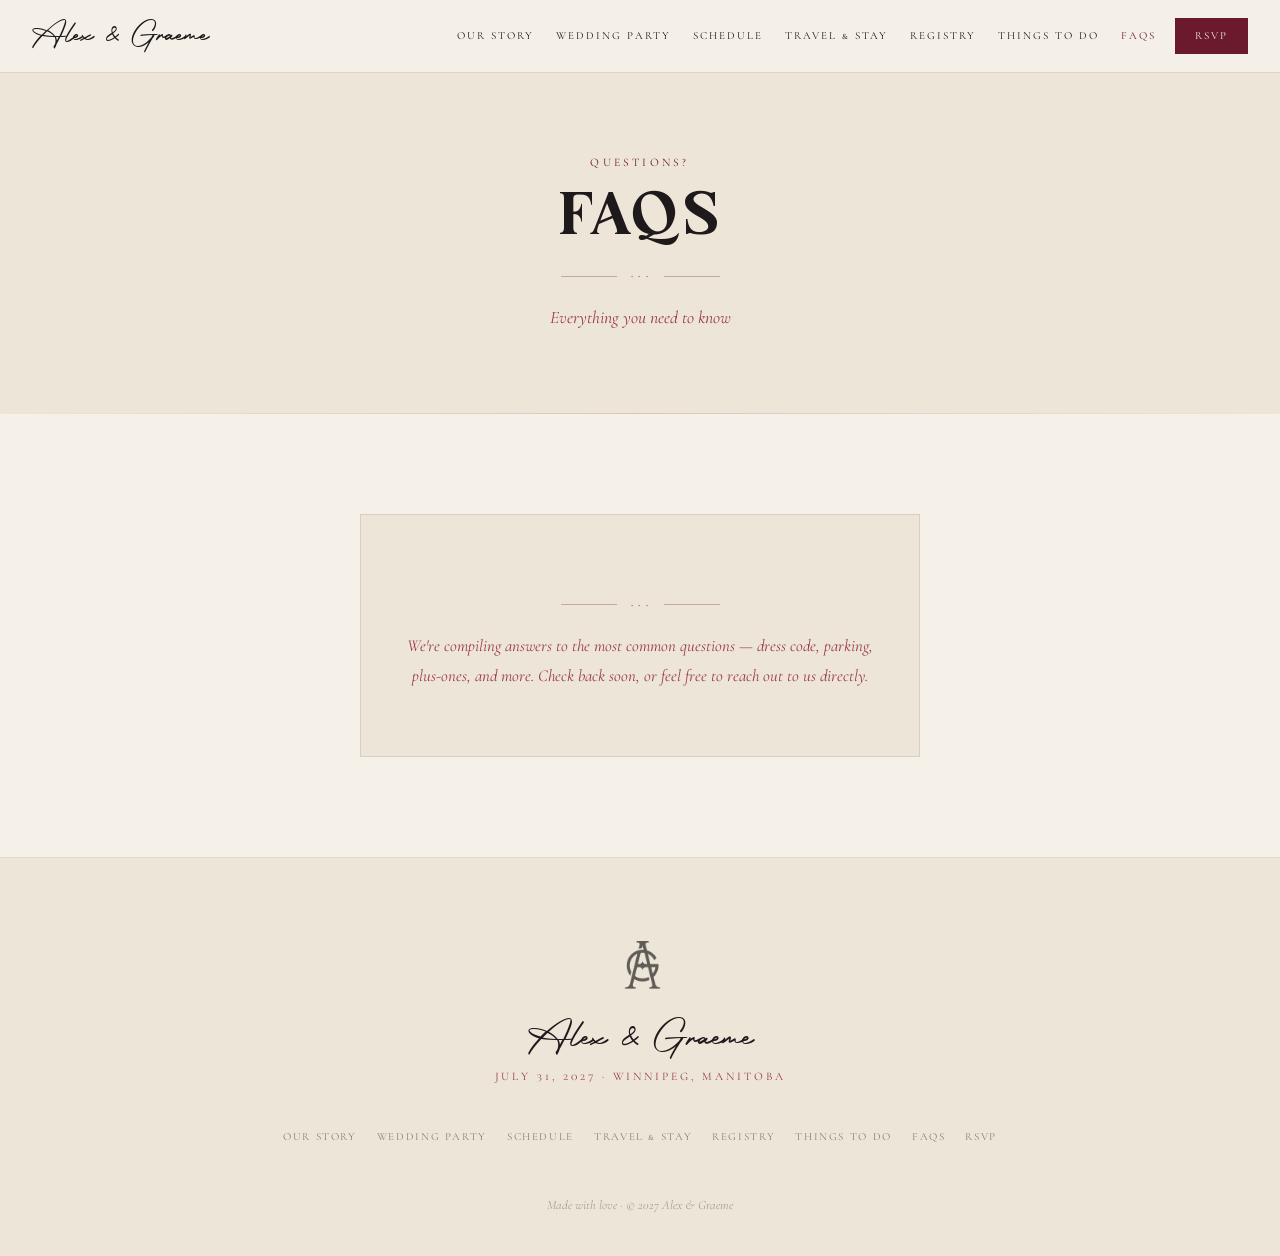
==== pages/faq.html @ aad39998 "Initial wedding website build — Alex & Graeme Full static site for alexandgraeme.com: - index.html: " ====
<!DOCTYPE html>
<html lang="en">
<head>
  <meta charset="UTF-8">
  <meta name="viewport" content="width=device-width, initial-scale=1.0">
  <meta name="description" content="Frequently asked questions about Alex and Graeme's wedding.">
  <title>FAQs — Alex &amp; Graeme · July 31, 2027</title>
  <link rel="preconnect" href="https://fonts.googleapis.com">
  <link rel="preconnect" href="https://fonts.gstatic.com" crossorigin>
  <link rel="stylesheet" href="/css/styles.css">
</head>
<body>

  <nav class="site-nav" id="site-nav">
    <div class="nav-container">
      <a href="/" class="nav-logo">Alex &amp; Graeme</a>
      <button class="nav-hamburger" aria-label="Open menu" aria-expanded="false">
        <span></span><span></span><span></span>
      </button>
      <ul class="nav-menu" role="list">
        <li><a href="/pages/our-story.html">Our Story</a></li>
        <li><a href="/pages/wedding-party.html">Wedding Party</a></li>
        <li><a href="/pages/schedule.html">Schedule</a></li>
        <li><a href="/pages/travel.html">Travel &amp; Stay</a></li>
        <li><a href="/pages/registry.html">Registry</a></li>
        <li><a href="/pages/things-to-do.html">Things To Do</a></li>
        <li><a href="/pages/faq.html">FAQs</a></li>
        <li class="nav-rsvp"><a href="/pages/rsvp.html">RSVP</a></li>
      </ul>
    </div>
  </nav>

  <section class="page-hero">
    <div class="container">
      <span class="section-eyebrow">Questions?</span>
      <h1 class="page-title">FAQs</h1>
      <div class="ornament-divider" aria-hidden="true">
        <span class="line"></span>
        <span class="gem">◆ ◆ ◆</span>
        <span class="line"></span>
      </div>
      <p class="page-subtitle">Everything you need to know</p>
    </div>
  </section>

  <section class="page-content">
    <div class="container">
      <div class="coming-soon">
        <div class="ornament-divider" aria-hidden="true">
          <span class="line"></span>
          <span class="gem">◆ ◆ ◆</span>
          <span class="line"></span>
        </div>
        <p>We're compiling answers to the most common questions &mdash; dress code, parking, plus-ones, and more. Check back soon, or feel free to reach out to us directly.</p>
      </div>
    </div>
  </section>

  <footer class="site-footer">
    <div class="container">
      <img src="/assets/icons/monogram.png" alt="A&amp;G" class="footer-monogram" width="56" height="56">
      <p class="footer-names">Alex &amp; Graeme</p>
      <p class="footer-date">July 31, 2027 &middot; Winnipeg, Manitoba</p>
      <nav class="footer-nav" aria-label="Footer navigation">
        <a href="/pages/our-story.html">Our Story</a>
        <a href="/pages/wedding-party.html">Wedding Party</a>
        <a href="/pages/schedule.html">Schedule</a>
        <a href="/pages/travel.html">Travel &amp; Stay</a>
        <a href="/pages/registry.html">Registry</a>
        <a href="/pages/things-to-do.html">Things To Do</a>
        <a href="/pages/faq.html">FAQs</a>
        <a href="/pages/rsvp.html">RSVP</a>
      </nav>
      <p class="footer-copy">Made with love &middot; &copy; 2027 Alex &amp; Graeme</p>
    </div>
  </footer>

  <script src="/js/nav.js"></script>

</body>
</html>
---- css/styles.css ----
/* =============================================================
   GLOBAL STYLES — Alex & Graeme Wedding
   alexandgraeme.com
   ============================================================= */

@import url('https://fonts.googleapis.com/css2?family=Cormorant+Garamond:ital,wght@0,300;0,400;0,600;1,300;1,400&family=Cormorant+SC:wght@300;400;600&display=swap');

@font-face {
  font-family: 'Motterdam';
  src: url('../assets/fonts/Motterdam.ttf') format('truetype');
  font-weight: normal;
  font-style: normal;
  font-display: swap;
}

@font-face {
  font-family: 'Strong2';
  src: url('../assets/fonts/Strong 2.ttf') format('truetype');
  font-weight: normal;
  font-style: normal;
  font-display: swap;
}

/* =============================================
   VARIABLES
   ============================================= */

:root {
  --burgundy:    #6B1A2B;
  --crimson:     #8B1A2E;
  --wine:        #9B3A4A;
  --forest-sage: #4A5E3A;
  --light-sage:  #7A9165;
  --ivory:       #F5F0E8;
  --warm-cream:  #EDE5D8;
  --dusty-rose:  #C4848A;
  --charcoal:    #1E1A1B;

  --font-script:  'Motterdam', cursive;
  --font-display: 'Strong2', serif;
  --font-body:    'Cormorant Garamond', Georgia, serif;
  --font-sc:      'Cormorant SC', Georgia, serif;

  --nav-height:    72px;
  --container-max: 1100px;
  --section-pad:   100px;
}

/* =============================================
   RESET & BASE
   ============================================= */

*, *::before, *::after {
  box-sizing: border-box;
  margin: 0;
  padding: 0;
}

html {
  scroll-behavior: smooth;
}

body {
  font-family: var(--font-body);
  font-size: 18px;
  line-height: 1.75;
  color: var(--charcoal);
  background-color: var(--ivory);
  -webkit-font-smoothing: antialiased;
}

img {
  max-width: 100%;
  height: auto;
  display: block;
}

a {
  color: inherit;
  text-decoration: none;
}

/* =============================================
   LAYOUT
   ============================================= */

.container {
  max-width: var(--container-max);
  margin: 0 auto;
  padding: 0 2rem;
}

/* =============================================
   TYPOGRAPHY
   ============================================= */

.section-eyebrow {
  font-family: var(--font-sc);
  font-size: 0.72rem;
  letter-spacing: 0.28em;
  text-transform: uppercase;
  color: var(--burgundy);
  margin-bottom: 0.75rem;
  display: block;
}

.section-header {
  text-align: center;
  margin-bottom: 3.5rem;
}

.section-header h2 {
  font-family: var(--font-display);
  font-size: 2.5rem;
  font-weight: normal;
  color: var(--charcoal);
  letter-spacing: 0.06em;
  text-transform: uppercase;
  line-height: 1.15;
}

/* =============================================
   BUTTONS
   ============================================= */

.btn {
  display: inline-block;
  padding: 0.8rem 2.75rem;
  font-family: var(--font-sc);
  font-size: 0.78rem;
  letter-spacing: 0.2em;
  text-transform: uppercase;
  cursor: pointer;
  transition: background-color 0.25s ease, color 0.25s ease, transform 0.25s ease;
  border: none;
  line-height: 1;
}

.btn-primary {
  background-color: var(--burgundy);
  color: var(--ivory);
}

.btn-primary:hover {
  background-color: var(--wine);
  transform: translateY(-2px);
}

.btn-primary-light {
  background-color: var(--ivory);
  color: var(--burgundy);
}

.btn-primary-light:hover {
  background-color: var(--warm-cream);
  transform: translateY(-2px);
}

.btn-outline {
  background-color: transparent;
  color: var(--burgundy);
  border: 1px solid var(--burgundy);
}

.btn-outline:hover {
  background-color: var(--burgundy);
  color: var(--ivory);
  transform: translateY(-2px);
}

/* =============================================
   ORNAMENT DIVIDER  ── ◆ ──
   ============================================= */

.ornament-divider {
  display: flex;
  align-items: center;
  justify-content: center;
  gap: 0.875rem;
  margin: 1.25rem auto;
}

.ornament-divider .line {
  width: 56px;
  height: 1px;
  background-color: var(--burgundy);
  opacity: 0.3;
}

.ornament-divider .gem {
  color: var(--burgundy);
  font-size: 0.45rem;
  opacity: 0.65;
  letter-spacing: 0.25em;
}

/* =============================================
   BOTANICAL SECTION DIVIDER
   ============================================= */

.botanical-divider {
  display: flex;
  justify-content: center;
  padding: 2.5rem 0;
}

.botanical-divider__inner {
  display: flex;
  align-items: center;
  gap: 1.25rem;
  width: 280px;
}

.botanical-divider__line {
  flex: 1;
  height: 1px;
  background: linear-gradient(90deg, transparent, var(--light-sage) 40%, var(--light-sage) 60%, transparent);
  opacity: 0.55;
}

.botanical-divider__motif {
  color: var(--light-sage);
  font-size: 1.1rem;
  line-height: 1;
}

/* =============================================
   NAVIGATION
   ============================================= */

.site-nav {
  position: fixed;
  top: 0;
  left: 0;
  right: 0;
  z-index: 1000;
  transition: background 0.35s ease, box-shadow 0.35s ease;
}

.site-nav.scrolled {
  background: rgba(245, 240, 232, 0.97);
  backdrop-filter: blur(10px);
  -webkit-backdrop-filter: blur(10px);
  box-shadow: 0 1px 0 rgba(30, 26, 27, 0.08);
}

.nav-container {
  display: flex;
  align-items: center;
  justify-content: space-between;
  height: var(--nav-height);
  padding: 0 2rem;
  max-width: 1280px;
  margin: 0 auto;
}

.nav-logo {
  font-family: var(--font-script);
  font-size: 1.75rem;
  color: var(--charcoal);
  white-space: nowrap;
  transition: color 0.2s;
  flex-shrink: 0;
}

.nav-logo:hover {
  color: var(--burgundy);
}

.nav-menu {
  display: flex;
  align-items: center;
  list-style: none;
  gap: 0;
}

.nav-menu li a {
  font-family: var(--font-sc);
  font-size: 0.68rem;
  letter-spacing: 0.18em;
  text-transform: uppercase;
  color: var(--charcoal);
  padding: 0.5rem 0.7rem;
  display: block;
  transition: color 0.2s;
  white-space: nowrap;
}

.nav-menu li a:hover,
.nav-menu li a.active {
  color: var(--burgundy);
}

.nav-menu .nav-rsvp a {
  background-color: var(--burgundy);
  color: var(--ivory);
  padding: 0.5rem 1.25rem;
  margin-left: 0.5rem;
}

.nav-menu .nav-rsvp a:hover {
  background-color: var(--wine);
  color: var(--ivory);
}

.nav-hamburger {
  display: none;
  flex-direction: column;
  gap: 5px;
  background: none;
  border: none;
  cursor: pointer;
  padding: 0.5rem;
}

.nav-hamburger span {
  display: block;
  width: 24px;
  height: 1.5px;
  background-color: var(--charcoal);
  transition: all 0.3s ease;
  transform-origin: center;
}

.nav-hamburger.active span:nth-child(1) {
  transform: translateY(6.5px) rotate(45deg);
}

.nav-hamburger.active span:nth-child(2) {
  opacity: 0;
  transform: scaleX(0);
}

.nav-hamburger.active span:nth-child(3) {
  transform: translateY(-6.5px) rotate(-45deg);
}

/* =============================================
   PAGE HERO (inner pages)
   ============================================= */

.page-hero {
  background-color: var(--warm-cream);
  padding: calc(var(--nav-height) + 5rem) 0 5rem;
  text-align: center;
  position: relative;
}

.page-hero::after {
  content: '';
  position: absolute;
  bottom: 0;
  left: 0;
  right: 0;
  height: 1px;
  background: linear-gradient(90deg, transparent, rgba(107,26,43,0.15), transparent);
}

.page-title {
  font-family: var(--font-display);
  font-size: clamp(2.25rem, 6vw, 3.75rem);
  font-weight: normal;
  color: var(--charcoal);
  letter-spacing: 0.06em;
  text-transform: uppercase;
  line-height: 1.1;
}

.page-subtitle {
  font-family: var(--font-body);
  font-style: italic;
  font-size: 1.1rem;
  color: var(--wine);
  margin-top: 0.75rem;
}

/* =============================================
   CONTENT PLACEHOLDER
   ============================================= */

.page-content {
  padding: var(--section-pad) 0;
}

.coming-soon {
  text-align: center;
  max-width: 560px;
  margin: 0 auto;
  padding: 4rem 2.5rem;
  border: 1px solid rgba(107, 26, 43, 0.12);
  background-color: var(--warm-cream);
}

.coming-soon p {
  font-style: italic;
  color: var(--wine);
  font-size: 1.05rem;
  line-height: 1.8;
}

/* =============================================
   FOOTER
   ============================================= */

.site-footer {
  background-color: var(--warm-cream);
  padding: 5rem 0 2.5rem;
  text-align: center;
  border-top: 1px solid rgba(30, 26, 27, 0.07);
}

.footer-monogram {
  width: 56px;
  margin: 0 auto 1.5rem;
  opacity: 0.6;
}

.footer-names {
  font-family: var(--font-script);
  font-size: 2.25rem;
  color: var(--charcoal);
  margin-bottom: 0.35rem;
  line-height: 1.2;
}

.footer-date {
  font-family: var(--font-sc);
  font-size: 0.72rem;
  letter-spacing: 0.25em;
  text-transform: uppercase;
  color: var(--wine);
  margin-bottom: 2.5rem;
}

.footer-nav {
  display: flex;
  flex-wrap: wrap;
  justify-content: center;
  gap: 0.25rem 1.25rem;
  margin-bottom: 3rem;
}

.footer-nav a {
  font-family: var(--font-sc);
  font-size: 0.68rem;
  letter-spacing: 0.15em;
  text-transform: uppercase;
  color: var(--charcoal);
  opacity: 0.5;
  transition: opacity 0.2s, color 0.2s;
}

.footer-nav a:hover {
  opacity: 1;
  color: var(--burgundy);
}

.footer-copy {
  font-family: var(--font-body);
  font-size: 0.8rem;
  color: var(--charcoal);
  opacity: 0.35;
  font-style: italic;
}

/* =============================================
   RESPONSIVE
   ============================================= */

@media (max-width: 960px) {
  :root {
    --section-pad: 70px;
  }

  .section-header h2 {
    font-size: 2rem;
  }

  .nav-hamburger {
    display: flex;
  }

  .nav-menu {
    display: none;
    position: absolute;
    top: var(--nav-height);
    left: 0;
    right: 0;
    background: rgba(245, 240, 232, 0.98);
    backdrop-filter: blur(12px);
    -webkit-backdrop-filter: blur(12px);
    flex-direction: column;
    align-items: stretch;
    padding: 0.75rem 0 1.5rem;
    box-shadow: 0 6px 24px rgba(30, 26, 27, 0.1);
    border-top: 1px solid rgba(30, 26, 27, 0.06);
  }

  .nav-menu.active {
    display: flex;
  }

  .nav-menu li a {
    padding: 0.875rem 2rem;
    font-size: 0.78rem;
  }

  .nav-menu .nav-rsvp a {
    margin: 0.75rem 2rem 0;
    text-align: center;
    padding: 0.875rem 1.25rem;
  }
}

@media (max-width: 600px) {
  :root {
    --section-pad: 56px;
  }

  .container {
    padding: 0 1.25rem;
  }
}
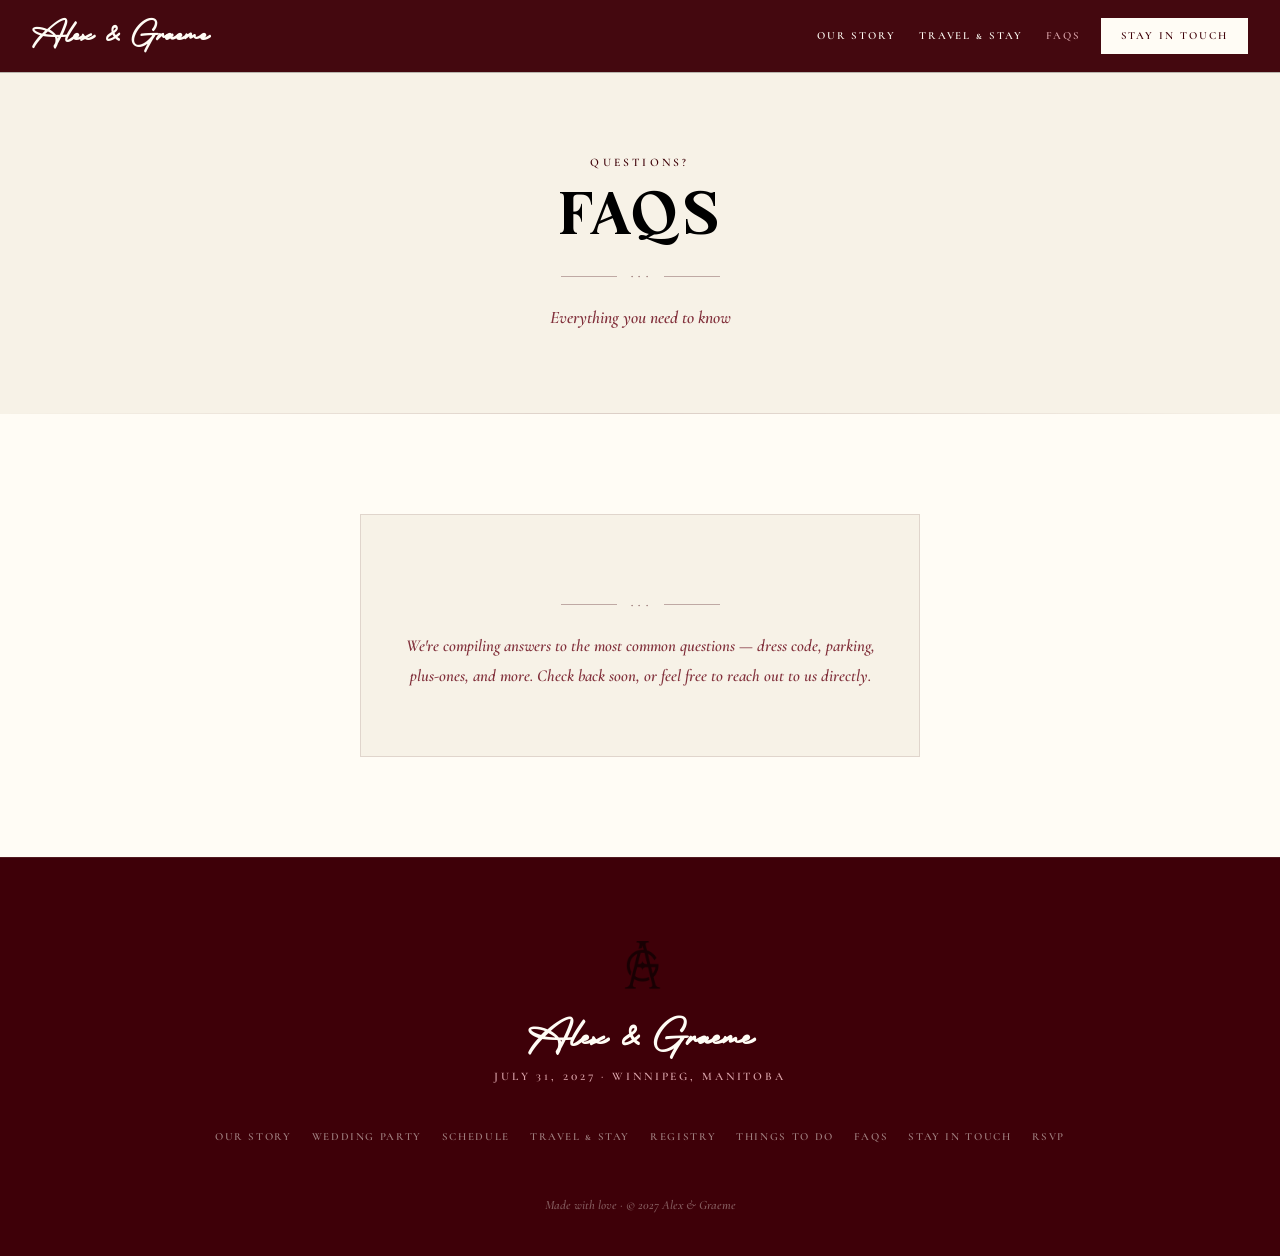
==== commit 39f5bf5c: "Homepage layout, colour scheme, navigation updates, hotel illustration, stay in touch page" ====
--- a/pages/faq.html
+++ b/pages/faq.html
@@ -19,13 +19,14 @@
       </button>
       <ul class="nav-menu" role="list">
         <li><a href="/pages/our-story.html">Our Story</a></li>
-        <li><a href="/pages/wedding-party.html">Wedding Party</a></li>
-        <li><a href="/pages/schedule.html">Schedule</a></li>
+        <!-- <li><a href="/pages/wedding-party.html">Wedding Party</a></li> -->
+        <!-- <li><a href="/pages/schedule.html">Schedule</a></li> -->
         <li><a href="/pages/travel.html">Travel &amp; Stay</a></li>
-        <li><a href="/pages/registry.html">Registry</a></li>
-        <li><a href="/pages/things-to-do.html">Things To Do</a></li>
+        <!-- <li><a href="/pages/registry.html">Registry</a></li> -->
+        <!-- <li><a href="/pages/things-to-do.html">Things To Do</a></li> -->
         <li><a href="/pages/faq.html">FAQs</a></li>
-        <li class="nav-rsvp"><a href="/pages/rsvp.html">RSVP</a></li>
+        <li class="nav-rsvp"><a href="/pages/stay-in-touch.html">Stay in Touch</a></li>
+        <!-- <li class="nav-rsvp"><a href="/pages/rsvp.html">RSVP</a></li> -->
       </ul>
     </div>
   </nav>
@@ -69,6 +70,7 @@
         <a href="/pages/registry.html">Registry</a>
         <a href="/pages/things-to-do.html">Things To Do</a>
         <a href="/pages/faq.html">FAQs</a>
+        <a href="/pages/stay-in-touch.html">Stay in Touch</a>
         <a href="/pages/rsvp.html">RSVP</a>
       </nav>
       <p class="footer-copy">Made with love &middot; &copy; 2027 Alex &amp; Graeme</p>
--- a/css/styles.css
+++ b/css/styles.css
@@ -3,7 +3,7 @@
    alexandgraeme.com
    ============================================================= */
 
-@import url('https://fonts.googleapis.com/css2?family=Cormorant+Garamond:ital,wght@0,300;0,400;0,600;1,300;1,400&family=Cormorant+SC:wght@300;400;600&display=swap');
+@import url('https://fonts.googleapis.com/css2?family=Cormorant+Garamond:ital,wght@0,300;0,400;0,600;1,300;1,400;1,600&family=Cormorant+SC:wght@300;400;600&display=swap');
 
 @font-face {
   font-family: 'Motterdam';
@@ -26,15 +26,16 @@
    ============================================= */
 
 :root {
-  --burgundy:    #6B1A2B;
-  --crimson:     #8B1A2E;
-  --wine:        #9B3A4A;
-  --forest-sage: #4A5E3A;
-  --light-sage:  #7A9165;
-  --ivory:       #F5F0E8;
-  --warm-cream:  #EDE5D8;
-  --dusty-rose:  #C4848A;
-  --charcoal:    #1E1A1B;
+  --burgundy:     #3e0008;
+  --crimson:      #82313c;
+  --wine:         #82313c;
+  --forest-green: #253b0b;
+  --forest-sage:  #576742;
+  --light-sage:   #aaba74;
+  --ivory:        #fffcf5;
+  --warm-cream:   #f7f2e7;
+  --dusty-rose:   #daa3aa;
+  --charcoal:     #000000;
 
   --font-script:  'Motterdam', cursive;
   --font-display: 'Strong2', serif;
@@ -63,6 +64,7 @@
 body {
   font-family: var(--font-body);
   font-size: 18px;
+  font-weight: 600;
   line-height: 1.75;
   color: var(--charcoal);
   background-color: var(--ivory);
@@ -97,6 +99,7 @@
 .section-eyebrow {
   font-family: var(--font-sc);
   font-size: 0.72rem;
+  font-weight: 600;
   letter-spacing: 0.28em;
   text-transform: uppercase;
   color: var(--burgundy);
@@ -128,6 +131,7 @@
   padding: 0.8rem 2.75rem;
   font-family: var(--font-sc);
   font-size: 0.78rem;
+  font-weight: 600;
   letter-spacing: 0.2em;
   text-transform: uppercase;
   cursor: pointer;
@@ -238,10 +242,23 @@
 }
 
 .site-nav.scrolled {
-  background: rgba(245, 240, 232, 0.97);
+  background: rgba(62, 0, 8, 0.97);
   backdrop-filter: blur(10px);
   -webkit-backdrop-filter: blur(10px);
-  box-shadow: 0 1px 0 rgba(30, 26, 27, 0.08);
+  box-shadow: 0 1px 0 rgba(0, 0, 0, 0.25);
+}
+
+.site-nav.scrolled .nav-logo {
+  color: var(--ivory);
+}
+
+.site-nav.scrolled .nav-menu li:not(.nav-rsvp) a {
+  color: var(--ivory);
+}
+
+.site-nav.scrolled .nav-menu li:not(.nav-rsvp) a:hover,
+.site-nav.scrolled .nav-menu li:not(.nav-rsvp) a.active {
+  color: var(--dusty-rose);
 }
 
 .nav-container {
@@ -264,7 +281,7 @@
 }
 
 .nav-logo:hover {
-  color: var(--burgundy);
+  color: var(--dusty-rose);
 }
 
 .nav-menu {
@@ -277,6 +294,7 @@
 .nav-menu li a {
   font-family: var(--font-sc);
   font-size: 0.68rem;
+  font-weight: 600;
   letter-spacing: 0.18em;
   text-transform: uppercase;
   color: var(--charcoal);
@@ -288,19 +306,19 @@
 
 .nav-menu li a:hover,
 .nav-menu li a.active {
+  color: var(--dusty-rose);
+}
+
+.nav-menu .nav-rsvp a {
+  background-color: var(--ivory);
   color: var(--burgundy);
-}
-
-.nav-menu .nav-rsvp a {
-  background-color: var(--burgundy);
-  color: var(--ivory);
   padding: 0.5rem 1.25rem;
   margin-left: 0.5rem;
 }
 
 .nav-menu .nav-rsvp a:hover {
-  background-color: var(--wine);
-  color: var(--ivory);
+  background-color: var(--warm-cream);
+  color: var(--burgundy);
 }
 
 .nav-hamburger {
@@ -317,7 +335,7 @@
   display: block;
   width: 24px;
   height: 1.5px;
-  background-color: var(--charcoal);
+  background-color: var(--ivory);
   transition: all 0.3s ease;
   transform-origin: center;
 }
@@ -353,7 +371,7 @@
   left: 0;
   right: 0;
   height: 1px;
-  background: linear-gradient(90deg, transparent, rgba(107,26,43,0.15), transparent);
+  background: linear-gradient(90deg, transparent, rgba(62,0,8,0.15), transparent);
 }
 
 .page-title {
@@ -370,6 +388,7 @@
   font-family: var(--font-body);
   font-style: italic;
   font-size: 1.1rem;
+  font-weight: 600;
   color: var(--wine);
   margin-top: 0.75rem;
 }
@@ -387,7 +406,7 @@
   max-width: 560px;
   margin: 0 auto;
   padding: 4rem 2.5rem;
-  border: 1px solid rgba(107, 26, 43, 0.12);
+  border: 1px solid rgba(62, 0, 8, 0.12);
   background-color: var(--warm-cream);
 }
 
@@ -403,10 +422,10 @@
    ============================================= */
 
 .site-footer {
-  background-color: var(--warm-cream);
+  background-color: var(--burgundy);
   padding: 5rem 0 2.5rem;
   text-align: center;
-  border-top: 1px solid rgba(30, 26, 27, 0.07);
+  border-top: 1px solid rgba(255, 252, 245, 0.1);
 }
 
 .footer-monogram {
@@ -418,7 +437,7 @@
 .footer-names {
   font-family: var(--font-script);
   font-size: 2.25rem;
-  color: var(--charcoal);
+  color: var(--ivory);
   margin-bottom: 0.35rem;
   line-height: 1.2;
 }
@@ -426,9 +445,10 @@
 .footer-date {
   font-family: var(--font-sc);
   font-size: 0.72rem;
+  font-weight: 600;
   letter-spacing: 0.25em;
   text-transform: uppercase;
-  color: var(--wine);
+  color: var(--dusty-rose);
   margin-bottom: 2.5rem;
 }
 
@@ -443,22 +463,24 @@
 .footer-nav a {
   font-family: var(--font-sc);
   font-size: 0.68rem;
+  font-weight: 600;
   letter-spacing: 0.15em;
   text-transform: uppercase;
-  color: var(--charcoal);
+  color: var(--ivory);
   opacity: 0.5;
   transition: opacity 0.2s, color 0.2s;
 }
 
 .footer-nav a:hover {
   opacity: 1;
-  color: var(--burgundy);
+  color: var(--light-sage);
 }
 
 .footer-copy {
   font-family: var(--font-body);
   font-size: 0.8rem;
-  color: var(--charcoal);
+  font-weight: 600;
+  color: var(--ivory);
   opacity: 0.35;
   font-style: italic;
 }
@@ -486,14 +508,14 @@
     top: var(--nav-height);
     left: 0;
     right: 0;
-    background: rgba(245, 240, 232, 0.98);
+    background: rgba(62, 0, 8, 0.98);
     backdrop-filter: blur(12px);
     -webkit-backdrop-filter: blur(12px);
     flex-direction: column;
     align-items: stretch;
     padding: 0.75rem 0 1.5rem;
-    box-shadow: 0 6px 24px rgba(30, 26, 27, 0.1);
-    border-top: 1px solid rgba(30, 26, 27, 0.06);
+    box-shadow: 0 6px 24px rgba(0, 0, 0, 0.25);
+    border-top: 1px solid rgba(255, 252, 245, 0.1);
   }
 
   .nav-menu.active {
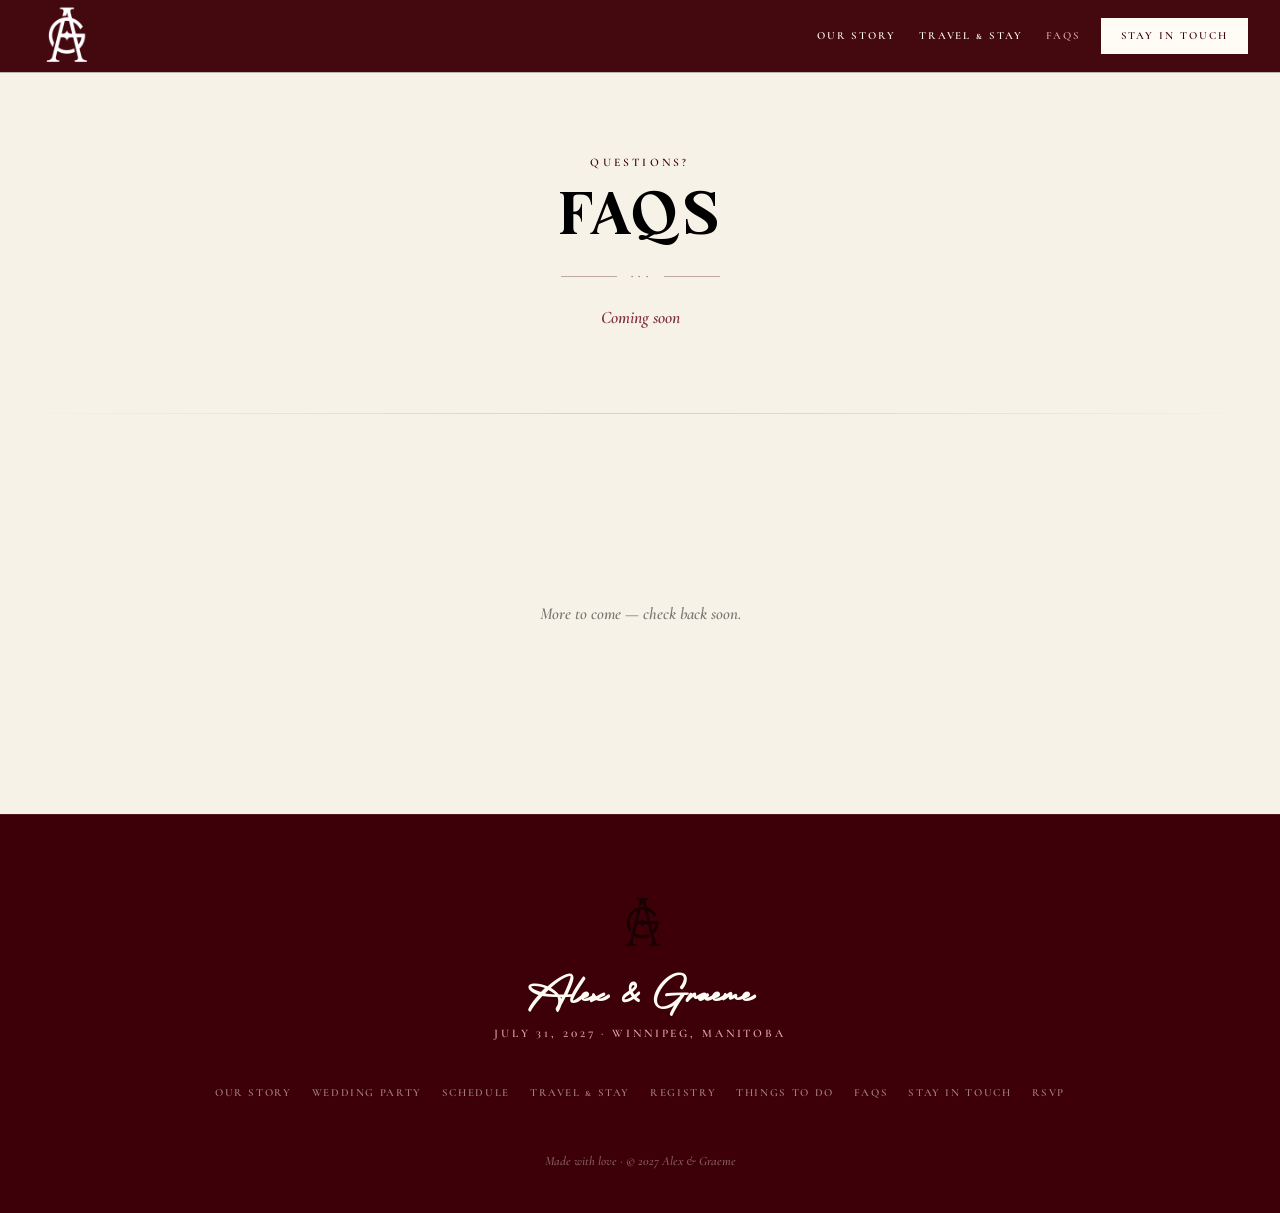
==== commit 52a611db: "Add monogram nav button, blank inner pages, FAQ content, nav styling updates" ====
--- a/pages/faq.html
+++ b/pages/faq.html
@@ -7,26 +7,50 @@
   <title>FAQs — Alex &amp; Graeme · July 31, 2027</title>
   <link rel="preconnect" href="https://fonts.googleapis.com">
   <link rel="preconnect" href="https://fonts.gstatic.com" crossorigin>
-  <link rel="stylesheet" href="/css/styles.css">
+  <link rel="stylesheet" href="../css/styles.css">
+  <style>
+    .placeholder-section {
+      padding: var(--section-pad) 0;
+      background-color: var(--warm-cream);
+      min-height: 400px;
+      display: flex;
+      align-items: center;
+      justify-content: center;
+    }
+
+    .placeholder-section p {
+      font-family: var(--font-body);
+      font-style: italic;
+      font-size: 1.05rem;
+      font-weight: 600;
+      color: var(--charcoal);
+      opacity: 0.5;
+      text-align: center;
+    }
+
+    .monogram-btn:hover {
+      filter: brightness(0) saturate(100%) invert(72%) sepia(18%) saturate(600%) hue-rotate(314deg) brightness(98%);
+    }
+  </style>
 </head>
 <body>
 
   <nav class="site-nav" id="site-nav">
     <div class="nav-container">
-      <a href="/" class="nav-logo">Alex &amp; Graeme</a>
-      <button class="nav-hamburger" aria-label="Open menu" aria-expanded="false">
+      <a href="../index.html" class="nav-home" aria-label="Home"><img src="../assets/icons/monogram.png" alt="" class="monogram-btn" style="filter: brightness(0) invert(1); transition: filter 0.2s ease;"></a>
+<button class="nav-hamburger" aria-label="Open menu" aria-expanded="false">
         <span></span><span></span><span></span>
       </button>
       <ul class="nav-menu" role="list">
-        <li><a href="/pages/our-story.html">Our Story</a></li>
-        <!-- <li><a href="/pages/wedding-party.html">Wedding Party</a></li> -->
-        <!-- <li><a href="/pages/schedule.html">Schedule</a></li> -->
-        <li><a href="/pages/travel.html">Travel &amp; Stay</a></li>
-        <!-- <li><a href="/pages/registry.html">Registry</a></li> -->
-        <!-- <li><a href="/pages/things-to-do.html">Things To Do</a></li> -->
-        <li><a href="/pages/faq.html">FAQs</a></li>
-        <li class="nav-rsvp"><a href="/pages/stay-in-touch.html">Stay in Touch</a></li>
-        <!-- <li class="nav-rsvp"><a href="/pages/rsvp.html">RSVP</a></li> -->
+        <li><a href="our-story.html">Our Story</a></li>
+        <!-- <li><a href="wedding-party.html">Wedding Party</a></li> -->
+        <!-- <li><a href="schedule.html">Schedule</a></li> -->
+        <li><a href="travel.html">Travel &amp; Stay</a></li>
+        <!-- <li><a href="registry.html">Registry</a></li> -->
+        <!-- <li><a href="things-to-do.html">Things To Do</a></li> -->
+        <li><a href="faq.html">FAQs</a></li>
+        <li class="nav-rsvp"><a href="stay-in-touch.html">Stay in Touch</a></li>
+        <!-- <li class="nav-rsvp"><a href="rsvp.html">RSVP</a></li> -->
       </ul>
     </div>
   </nav>
@@ -40,44 +64,37 @@
         <span class="gem">◆ ◆ ◆</span>
         <span class="line"></span>
       </div>
-      <p class="page-subtitle">Everything you need to know</p>
+      <p class="page-subtitle">Coming soon</p>
     </div>
   </section>
 
-  <section class="page-content">
+  <section class="placeholder-section">
     <div class="container">
-      <div class="coming-soon">
-        <div class="ornament-divider" aria-hidden="true">
-          <span class="line"></span>
-          <span class="gem">◆ ◆ ◆</span>
-          <span class="line"></span>
-        </div>
-        <p>We're compiling answers to the most common questions &mdash; dress code, parking, plus-ones, and more. Check back soon, or feel free to reach out to us directly.</p>
-      </div>
+      <p>More to come — check back soon.</p>
     </div>
   </section>
 
   <footer class="site-footer">
     <div class="container">
-      <img src="/assets/icons/monogram.png" alt="A&amp;G" class="footer-monogram" width="56" height="56">
+      <img src="../assets/icons/monogram.png" alt="A&amp;G" class="footer-monogram" width="56" height="56">
       <p class="footer-names">Alex &amp; Graeme</p>
       <p class="footer-date">July 31, 2027 &middot; Winnipeg, Manitoba</p>
       <nav class="footer-nav" aria-label="Footer navigation">
-        <a href="/pages/our-story.html">Our Story</a>
-        <a href="/pages/wedding-party.html">Wedding Party</a>
-        <a href="/pages/schedule.html">Schedule</a>
-        <a href="/pages/travel.html">Travel &amp; Stay</a>
-        <a href="/pages/registry.html">Registry</a>
-        <a href="/pages/things-to-do.html">Things To Do</a>
-        <a href="/pages/faq.html">FAQs</a>
-        <a href="/pages/stay-in-touch.html">Stay in Touch</a>
-        <a href="/pages/rsvp.html">RSVP</a>
+        <a href="our-story.html">Our Story</a>
+        <a href="wedding-party.html">Wedding Party</a>
+        <a href="schedule.html">Schedule</a>
+        <a href="travel.html">Travel &amp; Stay</a>
+        <a href="registry.html">Registry</a>
+        <a href="things-to-do.html">Things To Do</a>
+        <a href="faq.html">FAQs</a>
+        <a href="stay-in-touch.html">Stay in Touch</a>
+        <a href="rsvp.html">RSVP</a>
       </nav>
       <p class="footer-copy">Made with love &middot; &copy; 2027 Alex &amp; Graeme</p>
     </div>
   </footer>
 
-  <script src="/js/nav.js"></script>
+  <script src="../js/nav.js"></script>
 
 </body>
 </html>
--- a/css/styles.css
+++ b/css/styles.css
@@ -269,6 +269,24 @@
   padding: 0 2rem;
   max-width: 1280px;
   margin: 0 auto;
+}
+
+.nav-home {
+  display: flex;
+  align-items: center;
+  flex-shrink: 0;
+  margin-right: 0.5rem;
+  line-height: 0;
+}
+
+.nav-home img {
+  height: 64px;
+  width: auto;
+  max-width: none;
+}
+
+.monogram-btn:hover {
+  filter: brightness(0) saturate(100%) invert(38%) sepia(18%) saturate(600%) hue-rotate(63deg) brightness(85%);
 }
 
 .nav-logo {
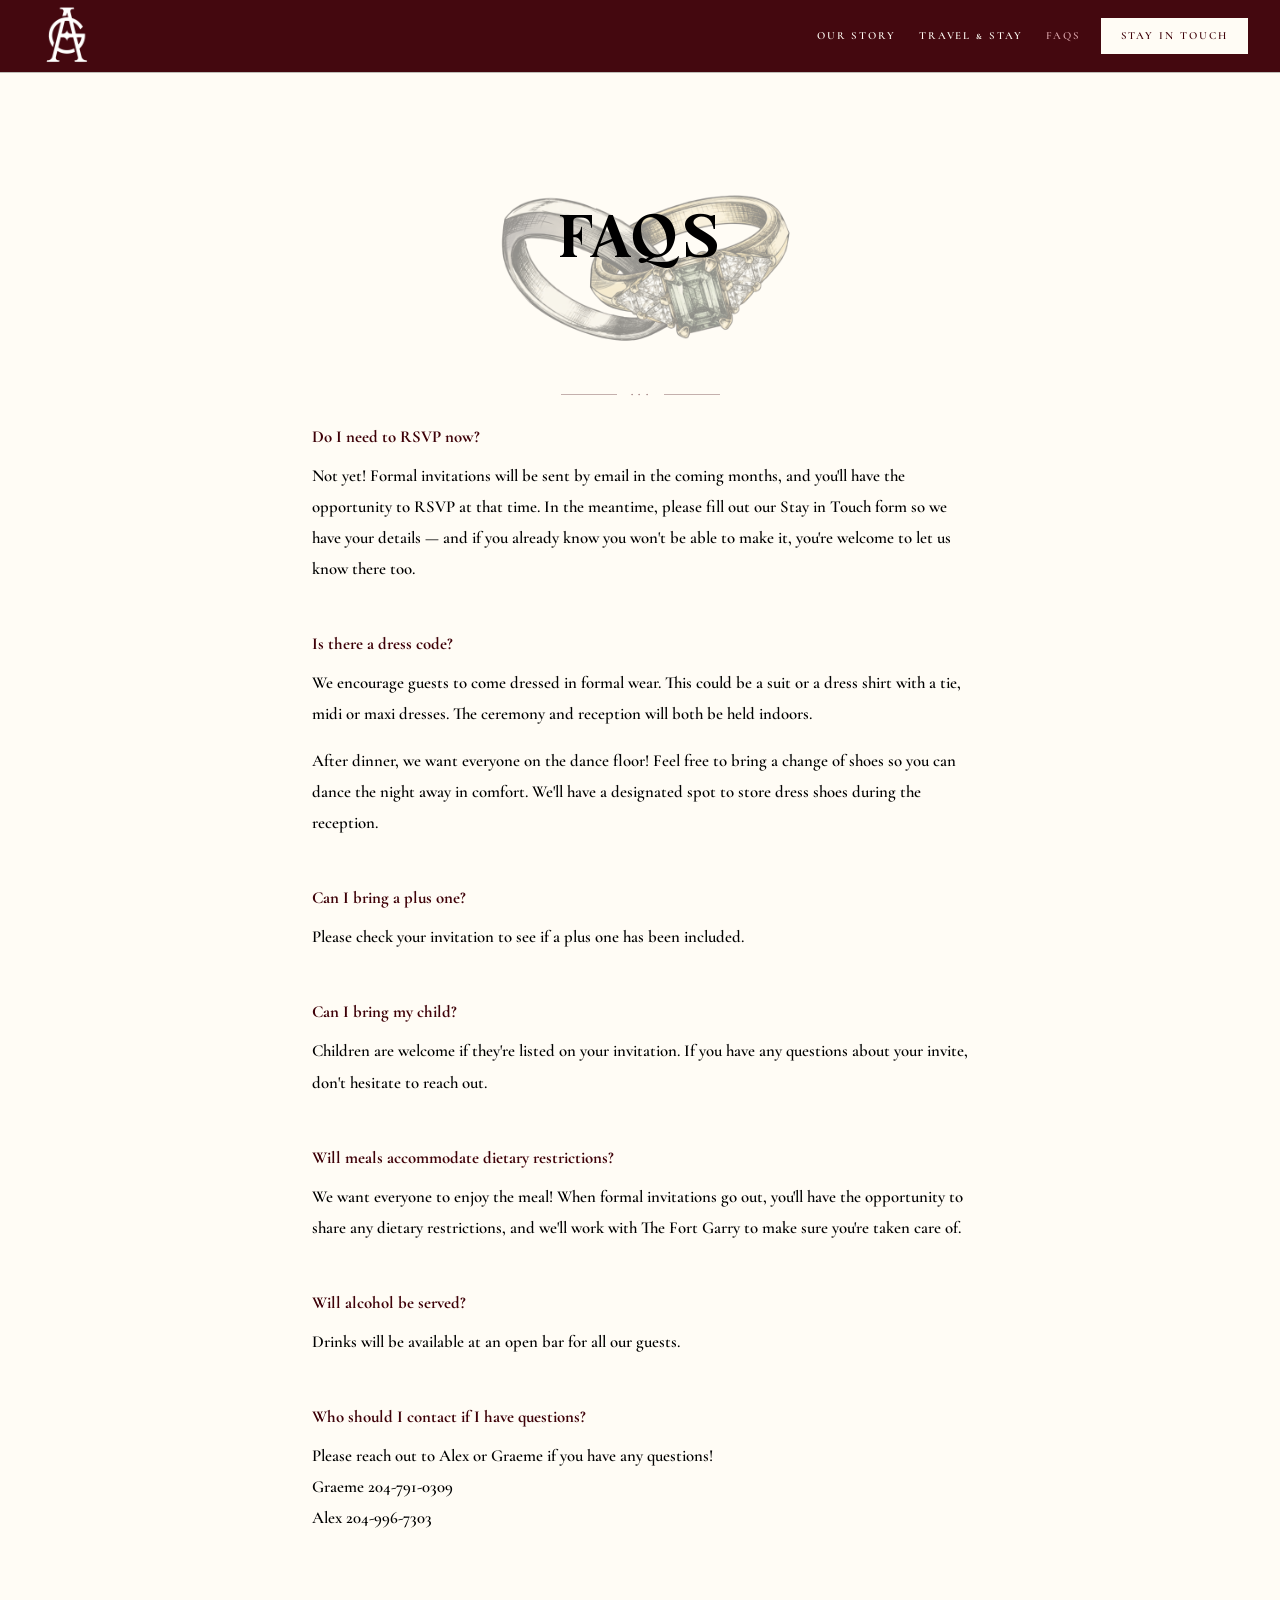
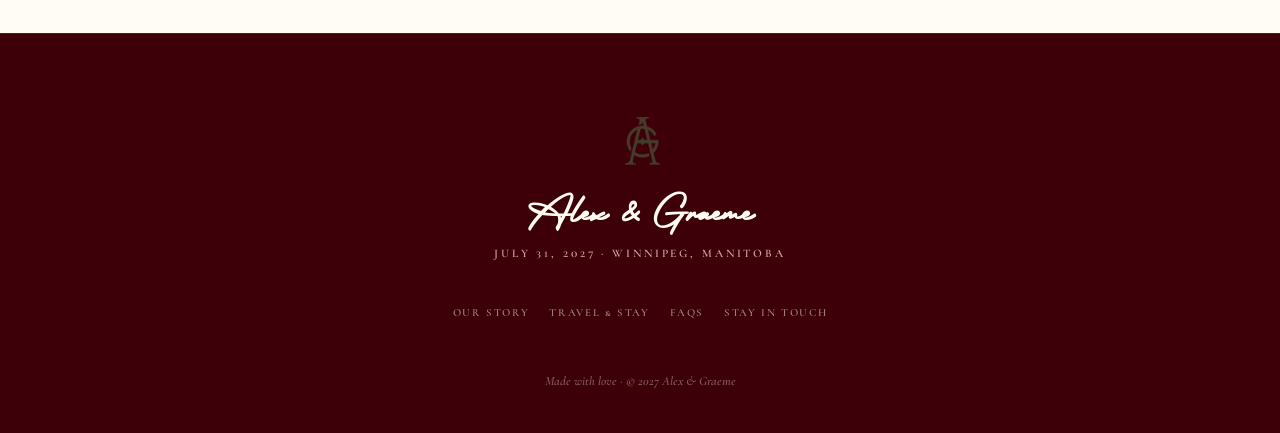
==== commit adb07328: "Our Story carousels, FAQ & Travel pages, monogram styling, footer updates, spacing fixes" ====
--- a/pages/faq.html
+++ b/pages/faq.html
@@ -9,27 +9,43 @@
   <link rel="preconnect" href="https://fonts.gstatic.com" crossorigin>
   <link rel="stylesheet" href="../css/styles.css">
   <style>
-    .placeholder-section {
-      padding: var(--section-pad) 0;
-      background-color: var(--warm-cream);
-      min-height: 400px;
+    .page-hero--faq {
+      background-color: var(--ivory);
+      padding-top: calc(var(--nav-height) + 2.5rem);
+      padding-bottom: 0;
+    }
+
+    .page-hero--faq::after {
+      display: none;
+    }
+
+    .page-hero--faq + .page-content {
+      padding-top: 0;
+    }
+
+    .hero-illustration-wrap {
+      position: relative;
+      min-height: 256px;
       display: flex;
       align-items: center;
       justify-content: center;
     }
 
-    .placeholder-section p {
-      font-family: var(--font-body);
-      font-style: italic;
-      font-size: 1.05rem;
-      font-weight: 600;
-      color: var(--charcoal);
+    .hero-illustration-wrap .hero-illustration {
+      position: absolute;
+      top: 50%;
+      left: 50%;
+      transform: translate(-50%, calc(-50% + 24px));
+      width: 320px;
+      height: auto;
       opacity: 0.5;
-      text-align: center;
+      z-index: 0;
+      pointer-events: none;
     }
 
-    .monogram-btn:hover {
-      filter: brightness(0) saturate(100%) invert(72%) sepia(18%) saturate(600%) hue-rotate(314deg) brightness(98%);
+    .hero-illustration-wrap .page-title {
+      position: relative;
+      z-index: 1;
     }
   </style>
 </head>
@@ -37,7 +53,7 @@
 
   <nav class="site-nav" id="site-nav">
     <div class="nav-container">
-      <a href="../index.html" class="nav-home" aria-label="Home"><img src="../assets/icons/monogram.png" alt="" class="monogram-btn" style="filter: brightness(0) invert(1); transition: filter 0.2s ease;"></a>
+      <a href="../index.html" class="nav-home" aria-label="Home"><img src="../assets/icons/monogram.png" alt="" class="monogram-btn"></a>
 <button class="nav-hamburger" aria-label="Open menu" aria-expanded="false">
         <span></span><span></span><span></span>
       </button>
@@ -55,41 +71,85 @@
     </div>
   </nav>
 
-  <section class="page-hero">
+  <section class="page-hero page-hero--faq">
     <div class="container">
-      <span class="section-eyebrow">Questions?</span>
-      <h1 class="page-title">FAQs</h1>
+      <div class="hero-illustration-wrap">
+        <img src="../assets/icons/ringsflipped.png" alt="" class="hero-illustration" aria-hidden="true">
+        <h1 class="page-title">FAQs</h1>
+      </div>
       <div class="ornament-divider" aria-hidden="true">
         <span class="line"></span>
         <span class="gem">◆ ◆ ◆</span>
         <span class="line"></span>
       </div>
-      <p class="page-subtitle">Coming soon</p>
     </div>
   </section>
 
-  <section class="placeholder-section">
-    <div class="container">
-      <p>More to come — check back soon.</p>
+  <section class="page-content">
+    <div class="container story-text">
+      <div class="faq-item">
+        <h3 class="faq-question">Do I need to RSVP now?</h3>
+        <p class="faq-answer">Not yet! Formal invitations will be sent by email in the coming months, and you'll have the opportunity to RSVP at that time. In the meantime, please fill out our Stay in Touch form so we have your details — and if you already know you won't be able to make it, you're welcome to let us know there too.</p>
+      </div>
+
+      <div class="faq-item">
+        <h3 class="faq-question">Is there a dress code?</h3>
+        <p class="faq-answer">We encourage guests to come dressed in formal wear. This could be a suit or a dress shirt with a tie, midi or maxi dresses. The ceremony and reception will both be held indoors.</p>
+        <p class="faq-answer">After dinner, we want everyone on the dance floor! Feel free to bring a change of shoes so you can dance the night away in comfort. We'll have a designated spot to store dress shoes during the reception.</p>
+      </div>
+
+      <div class="faq-item">
+        <h3 class="faq-question">Can I bring a plus one?</h3>
+        <p class="faq-answer">Please check your invitation to see if a plus one has been included.</p>
+      </div>
+
+      <div class="faq-item">
+        <h3 class="faq-question">Can I bring my child?</h3>
+        <p class="faq-answer">Children are welcome if they're listed on your invitation. If you have any questions about your invite, don't hesitate to reach out.</p>
+      </div>
+
+      <div class="faq-item">
+        <h3 class="faq-question">Will meals accommodate dietary restrictions?</h3>
+        <p class="faq-answer">We want everyone to enjoy the meal! When formal invitations go out, you'll have the opportunity to share any dietary restrictions, and we'll work with The Fort Garry to make sure you're taken care of.</p>
+      </div>
+
+      <div class="faq-item">
+        <h3 class="faq-question">Will alcohol be served?</h3>
+        <p class="faq-answer">Drinks will be available at an open bar for all our guests.</p>
+      </div>
+
+      <div class="faq-item">
+        <h3 class="faq-question">Who should I contact if I have questions?</h3>
+        <p class="faq-answer">Please reach out to Alex or Graeme if you have any questions!<br>Graeme 204-791-0309<br>Alex 204-996-7303</p>
+      </div>
     </div>
   </section>
 
   <footer class="site-footer">
     <div class="container">
-      <img src="../assets/icons/monogram.png" alt="A&amp;G" class="footer-monogram" width="56" height="56">
+
+      <img
+        src="../assets/icons/monogram.png"
+        alt="Alex and Graeme monogram"
+        class="footer-monogram"
+        width="56"
+        height="56"
+      >
       <p class="footer-names">Alex &amp; Graeme</p>
       <p class="footer-date">July 31, 2027 &middot; Winnipeg, Manitoba</p>
+
       <nav class="footer-nav" aria-label="Footer navigation">
         <a href="our-story.html">Our Story</a>
-        <a href="wedding-party.html">Wedding Party</a>
-        <a href="schedule.html">Schedule</a>
+        <!-- <a href="wedding-party.html">Wedding Party</a> -->
+        <!-- <a href="schedule.html">Schedule</a> -->
         <a href="travel.html">Travel &amp; Stay</a>
-        <a href="registry.html">Registry</a>
-        <a href="things-to-do.html">Things To Do</a>
+        <!-- <a href="registry.html">Registry</a> -->
+        <!-- <a href="things-to-do.html">Things To Do</a> -->
         <a href="faq.html">FAQs</a>
         <a href="stay-in-touch.html">Stay in Touch</a>
-        <a href="rsvp.html">RSVP</a>
+        <!-- <a href="rsvp.html">RSVP</a> -->
       </nav>
+
       <p class="footer-copy">Made with love &middot; &copy; 2027 Alex &amp; Graeme</p>
     </div>
   </footer>
--- a/css/styles.css
+++ b/css/styles.css
@@ -45,6 +45,7 @@
   --nav-height:    72px;
   --container-max: 1100px;
   --section-pad:   100px;
+  --carousel-items: 5;
 }
 
 /* =============================================
@@ -252,6 +253,10 @@
   color: var(--ivory);
 }
 
+.site-nav.scrolled .monogram-btn {
+  filter: brightness(0) invert(1) sepia(5%) saturate(200%) hue-rotate(10deg);
+}
+
 .site-nav.scrolled .nav-menu li:not(.nav-rsvp) a {
   color: var(--ivory);
 }
@@ -285,8 +290,9 @@
   max-width: none;
 }
 
-.monogram-btn:hover {
-  filter: brightness(0) saturate(100%) invert(38%) sepia(18%) saturate(600%) hue-rotate(63deg) brightness(85%);
+.monogram-btn {
+  filter: brightness(0);
+  transition: filter 0.3s ease;
 }
 
 .nav-logo {
@@ -436,6 +442,222 @@
 }
 
 /* =============================================
+   PHOTO CAROUSEL
+   ============================================= */
+
+.photo-carousel-section {
+  padding: var(--section-pad) 0;
+  background-color: var(--ivory);
+}
+
+.photo-carousel-section--leading {
+  margin-top: 0;
+  margin-bottom: 0;
+  padding-top: calc(var(--nav-height) + 8px);
+  padding-bottom: 4px;
+}
+
+.photo-carousel {
+  position: relative;
+  width: 100%;
+}
+
+.carousel-viewport {
+  overflow: hidden;
+}
+
+.carousel-track {
+  display: flex;
+  list-style: none;
+  touch-action: pan-y;
+}
+
+.carousel-track.is-dragging {
+  transition: none !important;
+}
+
+.carousel-slide {
+  flex: 0 0 calc(100% / var(--carousel-items));
+  box-sizing: border-box;
+  padding: 0 8px;
+}
+
+.carousel-slide img {
+  display: block;
+  width: 100%;
+  object-fit: cover;
+  border-radius: 2px;
+}
+
+.photo-carousel--portrait .carousel-slide img {
+  aspect-ratio: 3 / 4;
+}
+
+.photo-carousel--landscape .carousel-slide img {
+  aspect-ratio: 4 / 3;
+}
+
+.carousel-arrow {
+  position: absolute;
+  top: 50%;
+  transform: translateY(-50%);
+  width: 48px;
+  height: 48px;
+  border-radius: 50%;
+  border: none;
+  background-color: var(--burgundy);
+  color: var(--ivory);
+  font-family: var(--font-body);
+  font-size: 1.5rem;
+  line-height: 1;
+  cursor: pointer;
+  display: flex;
+  align-items: center;
+  justify-content: center;
+  z-index: 2;
+  transition: background-color 0.2s ease, transform 0.2s ease;
+}
+
+.carousel-arrow:hover,
+.carousel-arrow:focus-visible {
+  background-color: var(--forest-green);
+  transform: translateY(-50%) scale(1.06);
+}
+
+.carousel-arrow-prev {
+  left: 1.25rem;
+}
+
+.carousel-arrow-next {
+  right: 1.25rem;
+}
+
+.carousel-dots {
+  display: flex;
+  flex-wrap: wrap;
+  justify-content: center;
+  align-items: center;
+  gap: 0.5rem;
+  margin: 1.5rem auto 0;
+  max-width: 90%;
+}
+
+.carousel-dot {
+  width: 10px;
+  height: 10px;
+  padding: 0;
+  border-radius: 50%;
+  border: 1px solid var(--burgundy);
+  background-color: var(--burgundy);
+  opacity: 0.3;
+  cursor: pointer;
+  transition: opacity 0.2s ease, transform 0.2s ease;
+}
+
+.carousel-dot:hover {
+  opacity: 0.6;
+}
+
+.carousel-dot.is-active {
+  background-color: var(--burgundy);
+  opacity: 1;
+  transform: scale(1.2);
+}
+
+@media (max-width: 1023px) {
+  :root {
+    --carousel-items: 3;
+  }
+}
+
+@media (max-width: 767px) {
+  :root {
+    --carousel-items: 1;
+  }
+
+  .carousel-arrow {
+    width: 38px;
+    height: 38px;
+    font-size: 1.2rem;
+  }
+
+  .carousel-arrow-prev {
+    left: 0.6rem;
+  }
+
+  .carousel-arrow-next {
+    right: 0.6rem;
+  }
+}
+
+/* =============================================
+   STORY TEXT
+   ============================================= */
+
+.story-text-section {
+  padding: var(--section-pad) 0;
+  padding-top: calc(var(--section-pad) / 2);
+  padding-bottom: calc(var(--section-pad) / 3);
+  background-color: var(--ivory);
+}
+
+.story-text-section + .photo-carousel-section {
+  padding-top: calc(var(--section-pad) / 3);
+}
+
+.story-text {
+  max-width: 720px;
+}
+
+.story-entry + .story-entry {
+  margin-top: 2.75rem;
+}
+
+.story-entry .section-eyebrow {
+  font-weight: bold;
+}
+
+.story-entry p {
+  font-family: var(--font-body);
+  font-size: 1.05rem;
+  line-height: 1.85;
+  color: var(--charcoal);
+  margin-top: 1rem;
+}
+
+.story-entry p:first-of-type {
+  margin-top: 0;
+}
+
+/* =============================================
+   FAQ CONTENT
+   ============================================= */
+
+.faq-item + .faq-item {
+  margin-top: 2.75rem;
+}
+
+.faq-question {
+  font-family: var(--font-body);
+  font-size: 1.05rem;
+  font-weight: 700;
+  line-height: 1.85;
+  color: var(--burgundy);
+}
+
+.faq-answer {
+  font-family: var(--font-body);
+  font-size: 1.05rem;
+  line-height: 1.85;
+  color: var(--charcoal);
+  margin-top: 0.5rem;
+}
+
+.faq-answer + .faq-answer {
+  margin-top: 1rem;
+}
+
+/* =============================================
    FOOTER
    ============================================= */
 
@@ -450,6 +672,7 @@
   width: 56px;
   margin: 0 auto 1.5rem;
   opacity: 0.6;
+  filter: invert(38%) sepia(25%) saturate(500%) hue-rotate(60deg) brightness(85%) contrast(90%);
 }
 
 .footer-names {
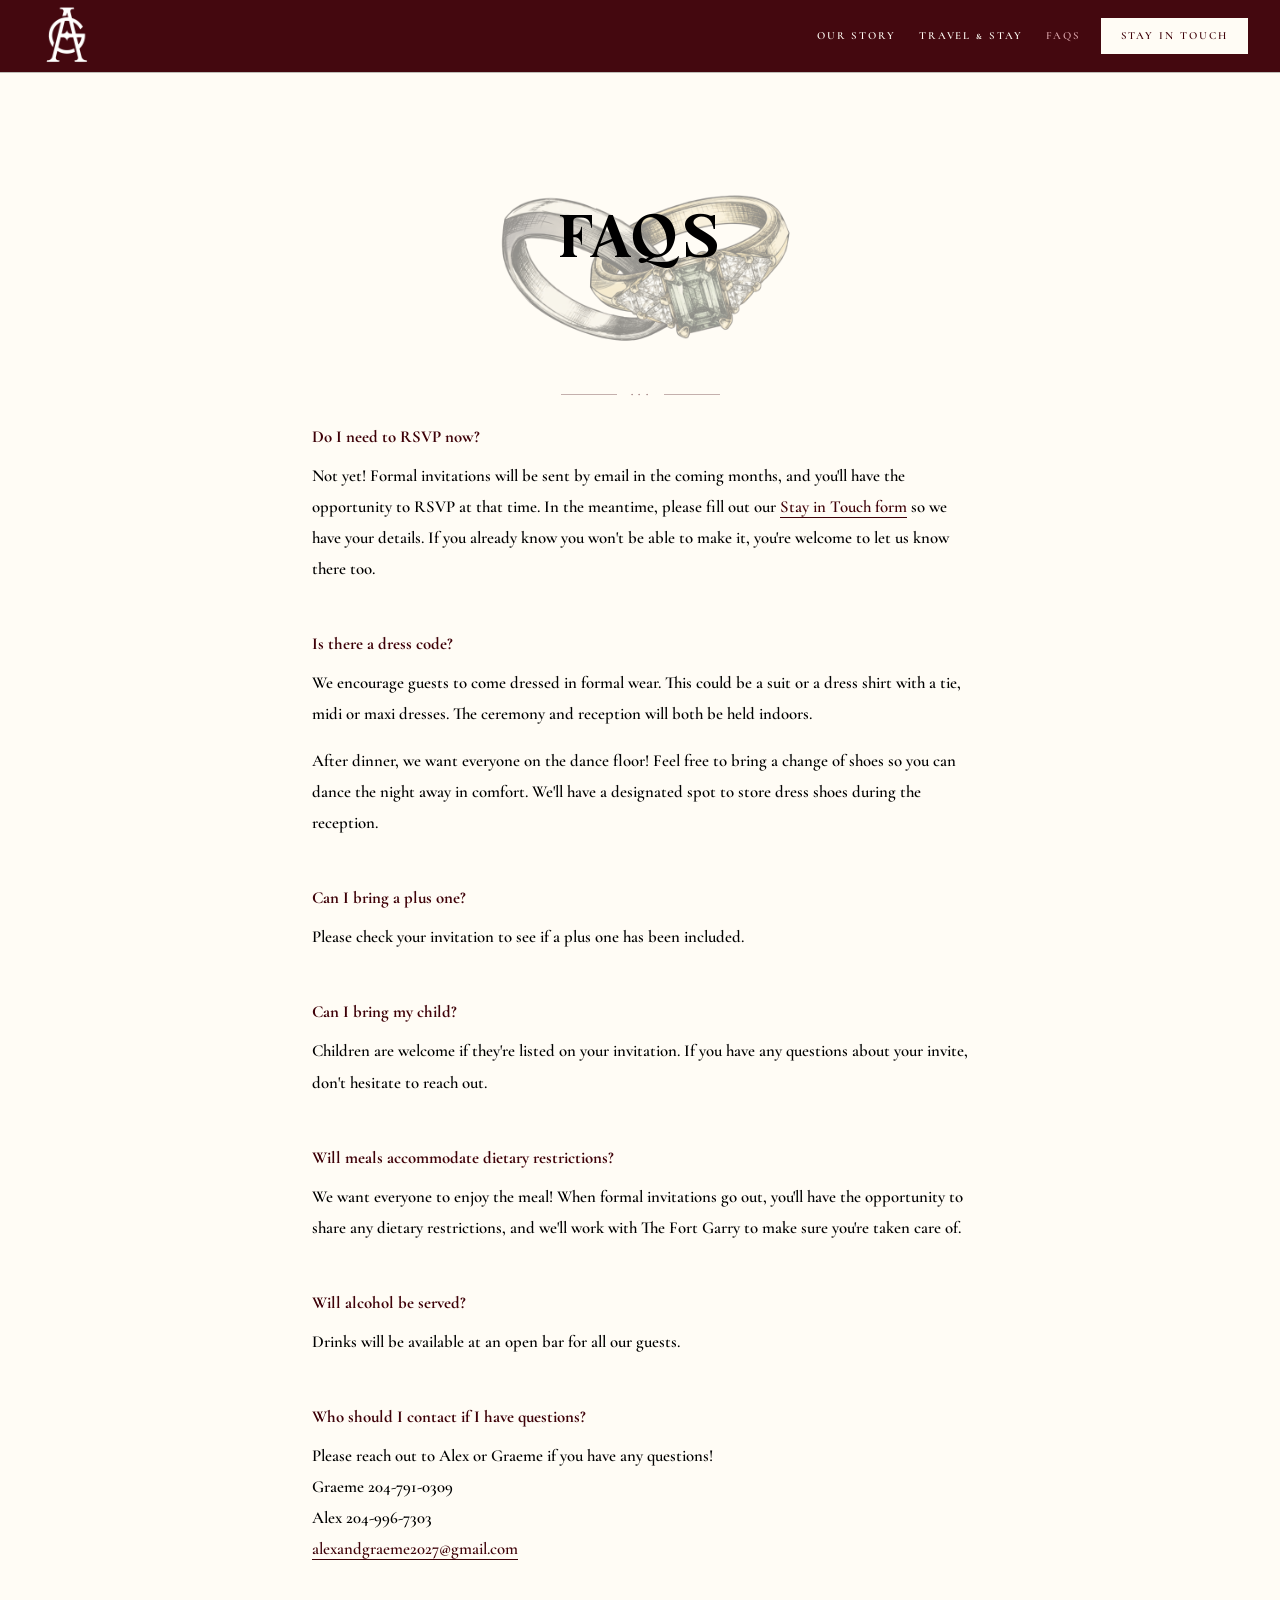
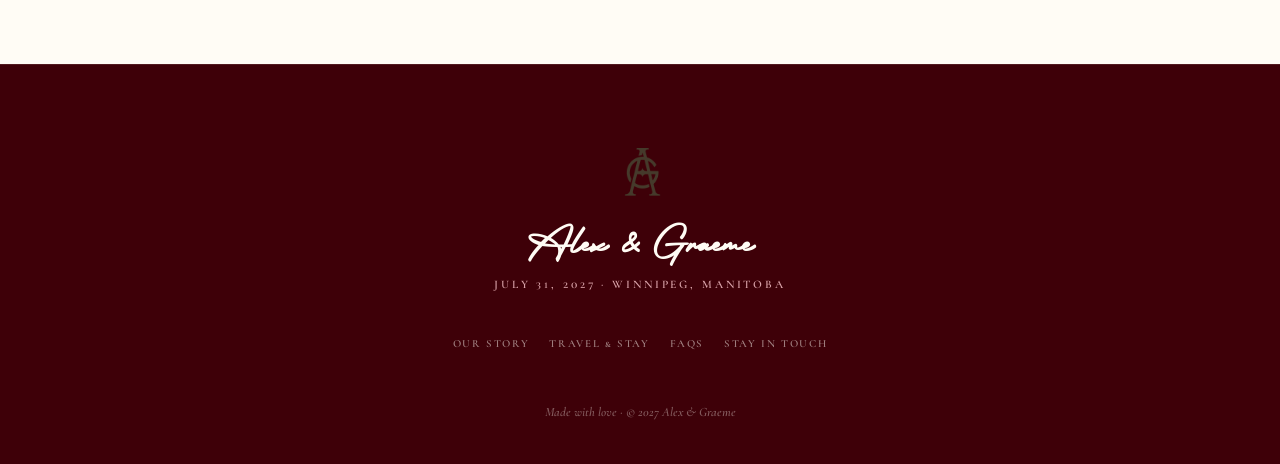
==== commit fa347900: "FAQ and Stay in Touch updates, carousel reordering, travel page text, form validation, progress bars" ====
--- a/pages/faq.html
+++ b/pages/faq.html
@@ -47,6 +47,21 @@
       position: relative;
       z-index: 1;
     }
+
+    @media (max-width: 767px) {
+      .page-hero--faq {
+        padding-top: calc(var(--nav-height) + 10px);
+      }
+    }
+
+    .faq-answer a {
+      color: var(--burgundy);
+      text-decoration: none;
+    }
+
+    .faq-answer a:hover {
+      text-decoration: underline;
+    }
   </style>
 </head>
 <body>
@@ -89,7 +104,7 @@
     <div class="container story-text">
       <div class="faq-item">
         <h3 class="faq-question">Do I need to RSVP now?</h3>
-        <p class="faq-answer">Not yet! Formal invitations will be sent by email in the coming months, and you'll have the opportunity to RSVP at that time. In the meantime, please fill out our Stay in Touch form so we have your details — and if you already know you won't be able to make it, you're welcome to let us know there too.</p>
+        <p class="faq-answer">Not yet! Formal invitations will be sent by email in the coming months, and you'll have the opportunity to RSVP at that time. In the meantime, please fill out our <a href="stay-in-touch.html" style="color:#3e0008; text-decoration:none; border-bottom: 1px solid #3e0008;">Stay in Touch form</a> so we have your details. If you already know you won't be able to make it, you're welcome to let us know there too.</p>
       </div>
 
       <div class="faq-item">
@@ -120,7 +135,10 @@
 
       <div class="faq-item">
         <h3 class="faq-question">Who should I contact if I have questions?</h3>
-        <p class="faq-answer">Please reach out to Alex or Graeme if you have any questions!<br>Graeme 204-791-0309<br>Alex 204-996-7303</p>
+        <p class="faq-answer">Please reach out to Alex or Graeme if you have any questions!<br>
+        Graeme 204-791-0309<br>
+        Alex 204-996-7303<br>
+        <a href="mailto:alexandgraeme2027@gmail.com" style="color:#3e0008; text-decoration:none; border-bottom: 1px solid #3e0008;">alexandgraeme2027@gmail.com</a></p>
       </div>
     </div>
   </section>
--- a/css/styles.css
+++ b/css/styles.css
@@ -564,6 +564,10 @@
   transform: scale(1.2);
 }
 
+.carousel-progress-bar-track {
+  display: none;
+}
+
 @media (max-width: 1023px) {
   :root {
     --carousel-items: 3;
@@ -587,6 +591,22 @@
 
   .carousel-arrow-next {
     right: 0.6rem;
+  }
+
+  .carousel-progress-bar-track {
+    display: block;
+    width: 100%;
+    height: 3px;
+    margin-top: 12px;
+    background-color: rgba(62, 0, 8, 0.15);
+    overflow: hidden;
+  }
+
+  .carousel-progress-bar-fill {
+    height: 100%;
+    width: 0%;
+    background-color: rgba(62, 0, 8, 0.6);
+    transition: width 0.3s ease;
   }
 }
 
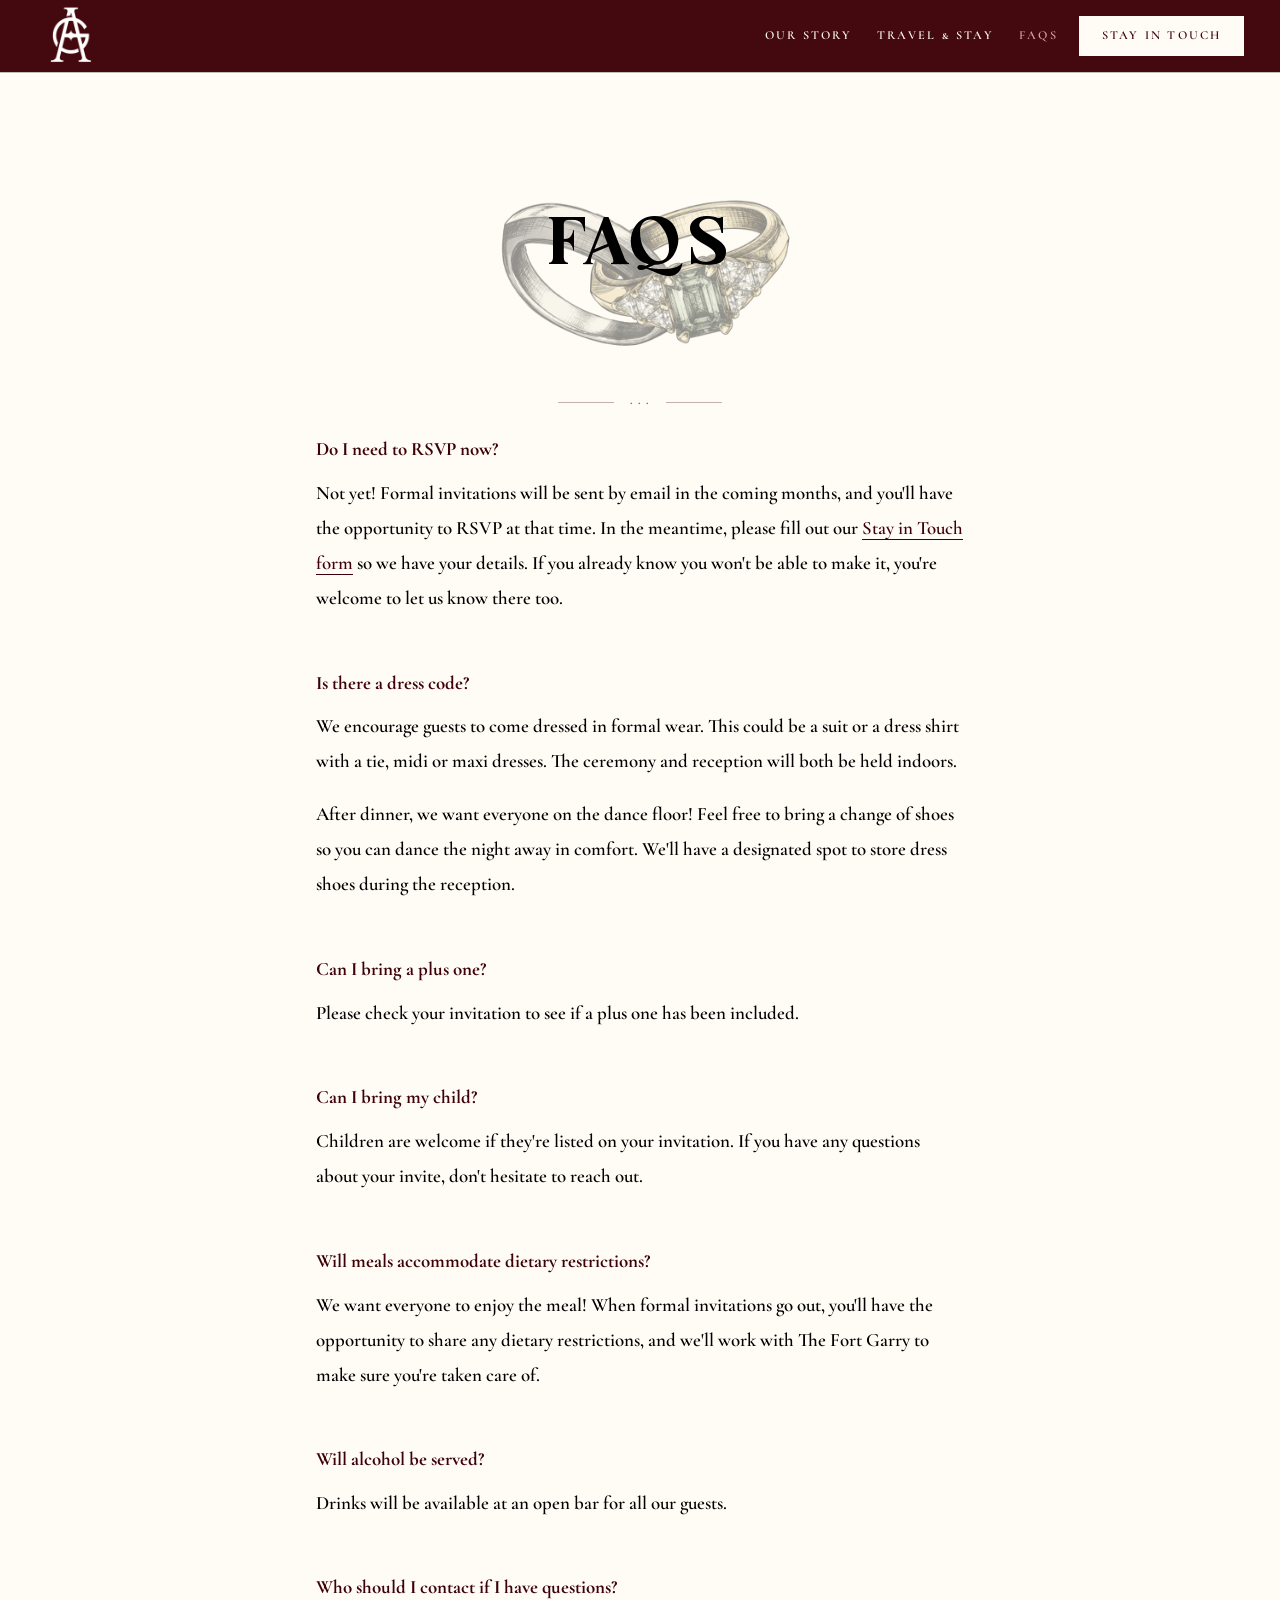
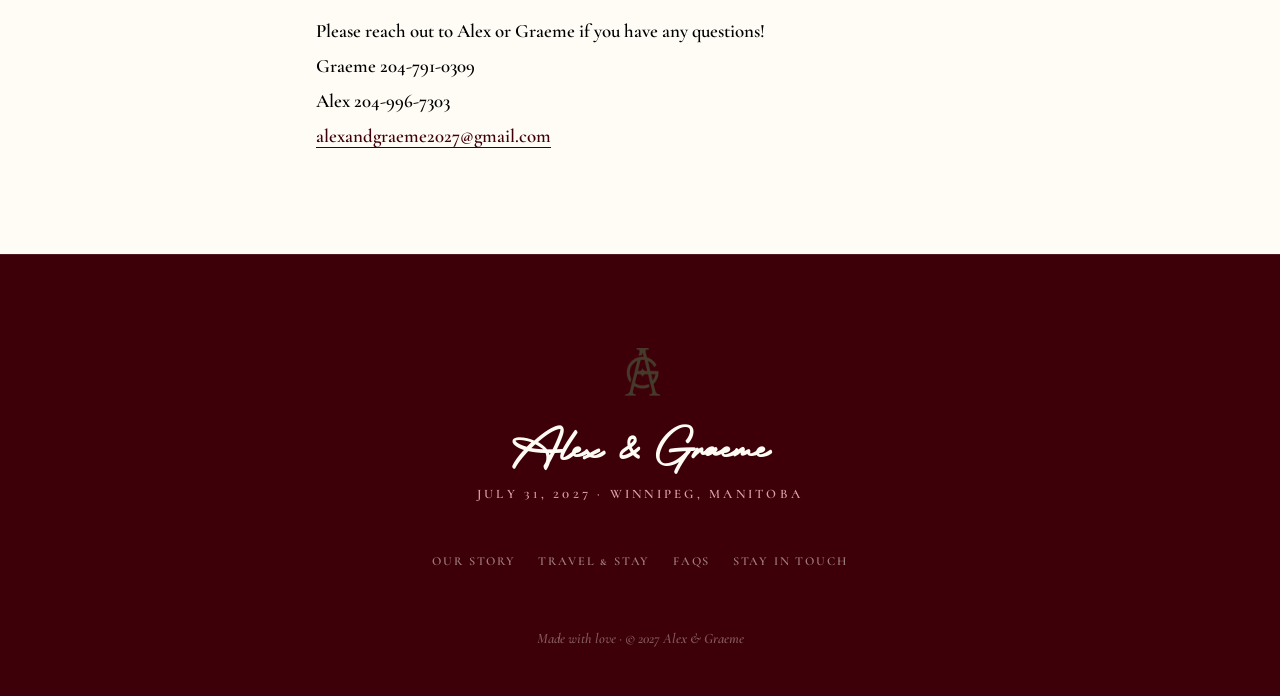
==== commit 3cdcf554: "Travel page content, transportation section, favicon, font size improvements, Our Story speaker labe" ====
--- a/pages/faq.html
+++ b/pages/faq.html
@@ -5,6 +5,7 @@
   <meta name="viewport" content="width=device-width, initial-scale=1.0">
   <meta name="description" content="Frequently asked questions about Alex and Graeme's wedding.">
   <title>FAQs — Alex &amp; Graeme · July 31, 2027</title>
+  <link rel="icon" type="image/png" href="../assets/icons/monogram.png">
   <link rel="preconnect" href="https://fonts.googleapis.com">
   <link rel="preconnect" href="https://fonts.gstatic.com" crossorigin>
   <link rel="stylesheet" href="../css/styles.css">
--- a/css/styles.css
+++ b/css/styles.css
@@ -59,12 +59,13 @@
 }
 
 html {
+  font-size: 112.5%;
   scroll-behavior: smooth;
 }
 
 body {
   font-family: var(--font-body);
-  font-size: 18px;
+  font-size: 20px;
   font-weight: 600;
   line-height: 1.75;
   color: var(--charcoal);
@@ -634,7 +635,12 @@
 }
 
 .story-entry .section-eyebrow {
+  font-family: var(--font-body);
+  font-size: 1.5em;
   font-weight: bold;
+  color: var(--burgundy);
+  text-transform: none;
+  letter-spacing: normal;
 }
 
 .story-entry p {
